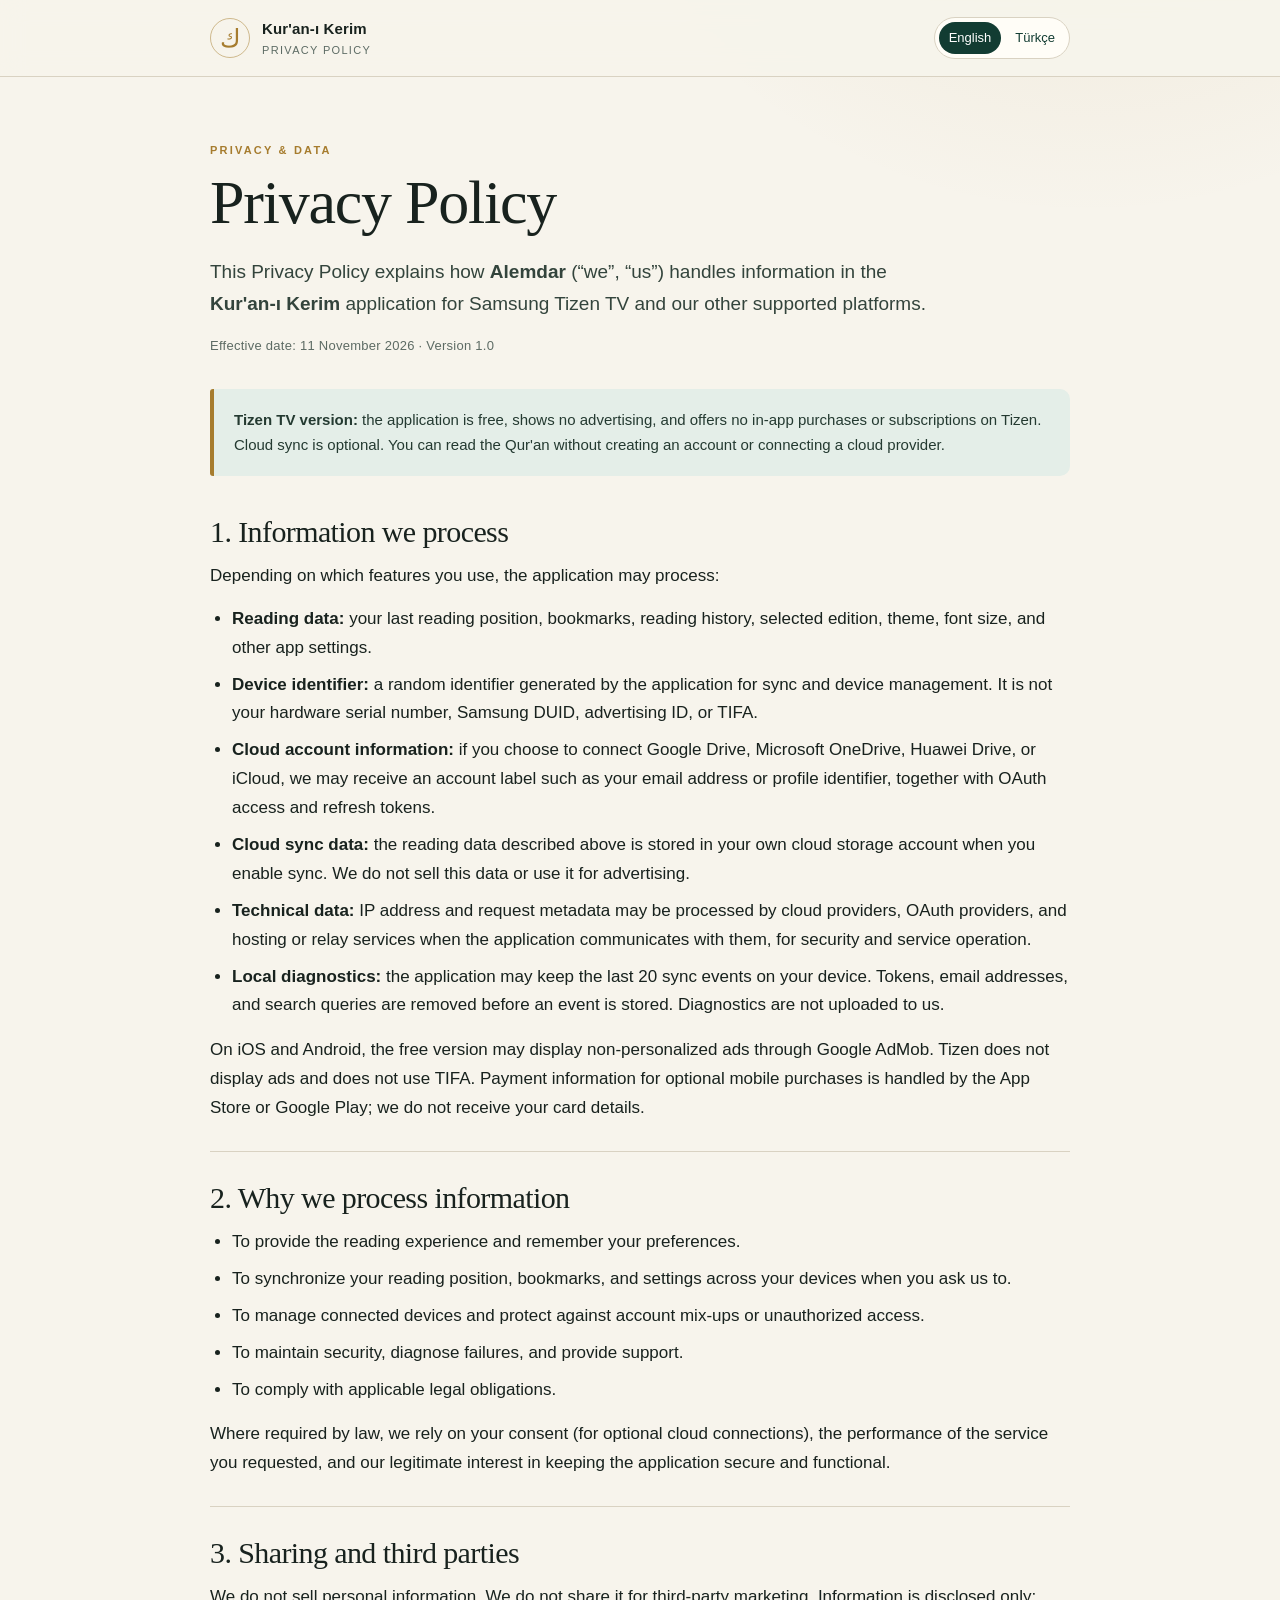
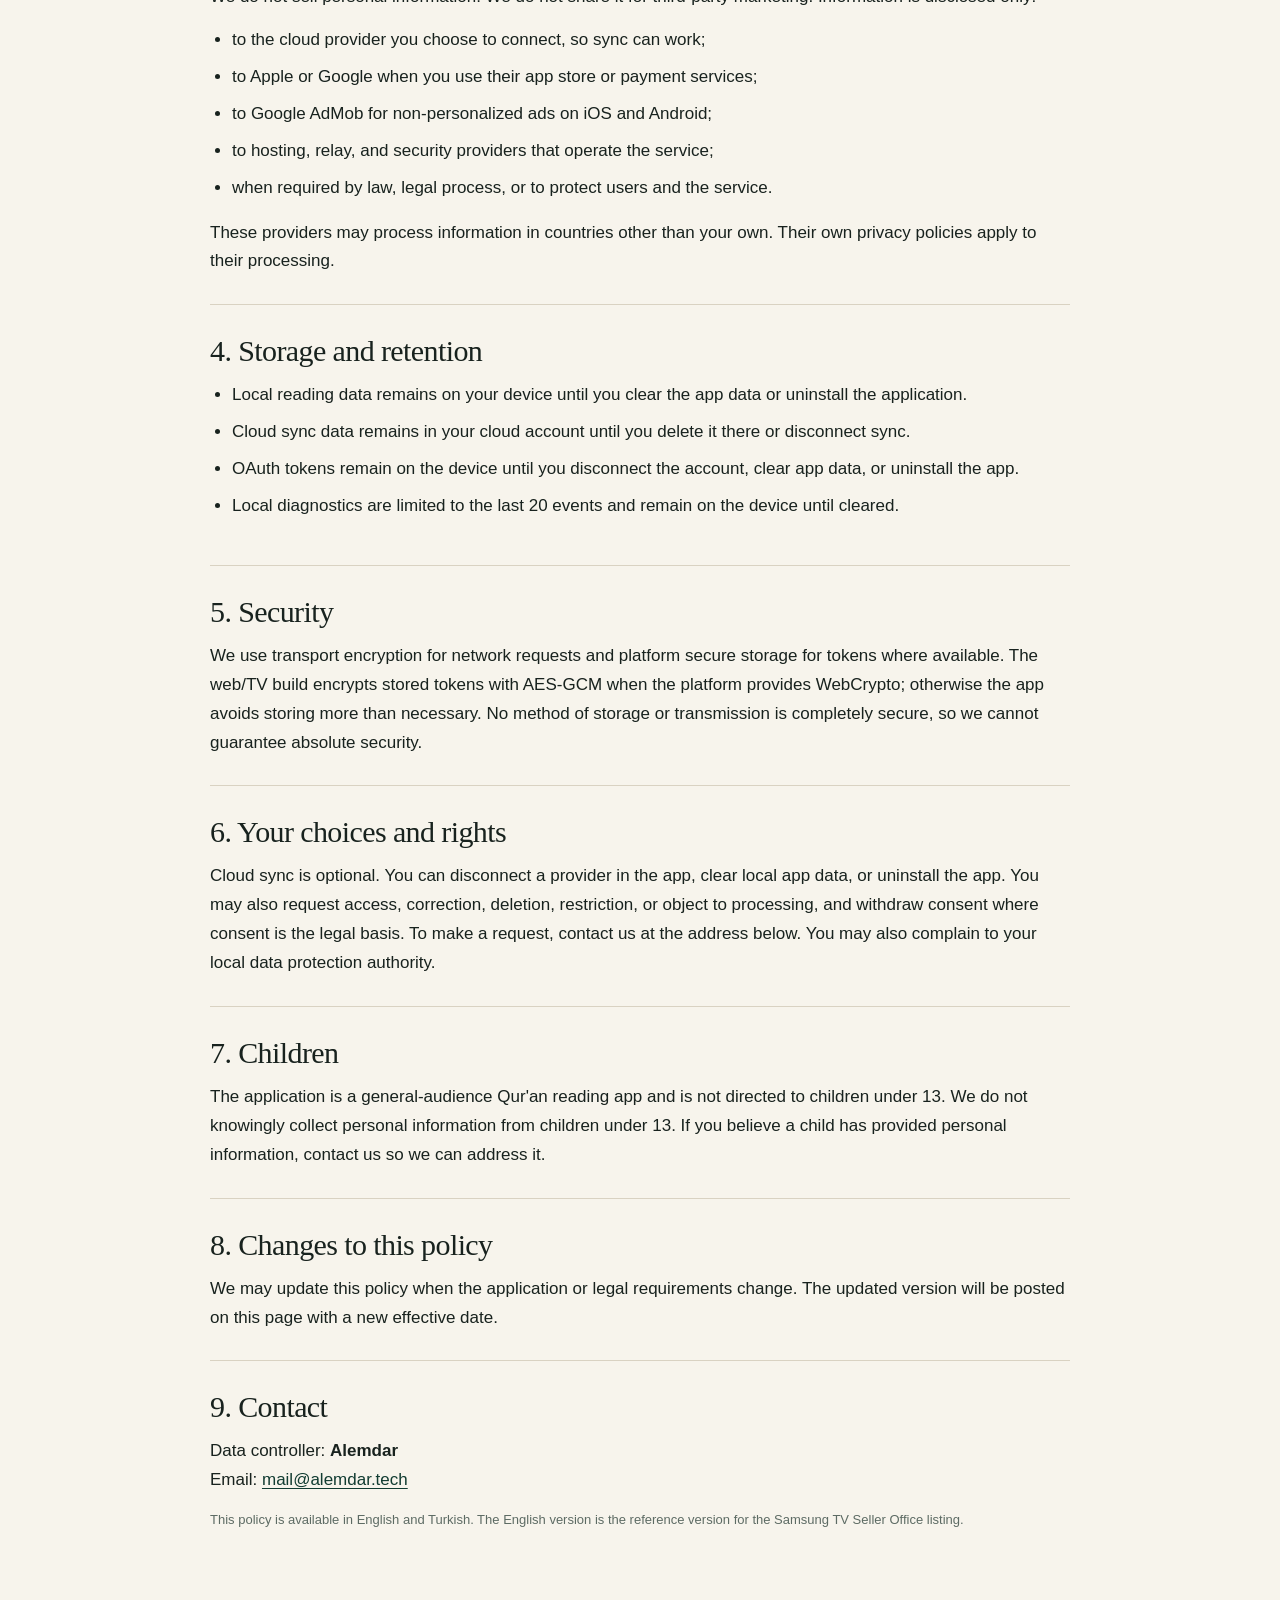
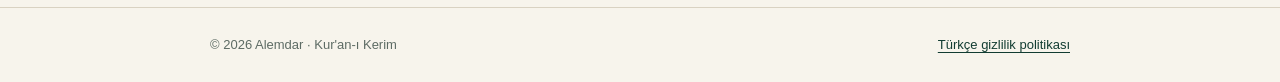
==== index.html @ af286dc0 "Add privacy policy for Kuran Reader Generated with Codebuff  Co-Authored-By: Codebuff <noreply@codeb" ====
<!DOCTYPE html>
<html lang="en">
<head>
  <meta charset="UTF-8">
  <meta name="viewport" content="width=device-width, initial-scale=1">
  <meta name="description" content="Privacy Policy for the Kur'an-ı Kerim application by Alemdar.">
  <meta name="theme-color" content="#123c32">
  <title>Privacy Policy — Kur'an-ı Kerim</title>
  <link rel="stylesheet" href="style.css">
</head>
<body>
  <header class="site-header">
    <div class="wrap header-inner">
      <a class="brand" href="./" aria-label="Kur'an-ı Kerim privacy policy home">
        <span class="brand-mark" aria-hidden="true">ك</span>
        <span>
          <strong>Kur'an-ı Kerim</strong>
          <small>Privacy Policy</small>
        </span>
      </a>
      <nav class="language-switch" aria-label="Language">
        <span aria-current="page">English</span>
        <a href="tr.html" hreflang="tr" lang="tr">Türkçe</a>
      </nav>
    </div>
  </header>

  <main class="wrap policy">
    <div class="eyebrow">PRIVACY &amp; DATA</div>
    <h1>Privacy Policy</h1>
    <p class="lead">
      This Privacy Policy explains how <strong>Alemdar</strong> (“we”, “us”)
      handles information in the <strong>Kur'an-ı Kerim</strong> application
      for Samsung Tizen TV and our other supported platforms.
    </p>
    <p class="meta">Effective date: 11 November 2026 · Version 1.0</p>

    <div class="notice">
      <strong>Tizen TV version:</strong> the application is free, shows no
      advertising, and offers no in-app purchases or subscriptions on Tizen.
      Cloud sync is optional. You can read the Qur'an without creating an
      account or connecting a cloud provider.
    </div>

    <section>
      <h2>1. Information we process</h2>
      <p>Depending on which features you use, the application may process:</p>
      <ul>
        <li>
          <strong>Reading data:</strong> your last reading position, bookmarks,
          reading history, selected edition, theme, font size, and other app
          settings.
        </li>
        <li>
          <strong>Device identifier:</strong> a random identifier generated by
          the application for sync and device management. It is not your
          hardware serial number, Samsung DUID, advertising ID, or TIFA.
        </li>
        <li>
          <strong>Cloud account information:</strong> if you choose to connect
          Google Drive, Microsoft OneDrive, Huawei Drive, or iCloud, we may
          receive an account label such as your email address or profile
          identifier, together with OAuth access and refresh tokens.
        </li>
        <li>
          <strong>Cloud sync data:</strong> the reading data described above is
          stored in your own cloud storage account when you enable sync. We do
          not sell this data or use it for advertising.
        </li>
        <li>
          <strong>Technical data:</strong> IP address and request metadata may
          be processed by cloud providers, OAuth providers, and hosting or relay
          services when the application communicates with them, for security
          and service operation.
        </li>
        <li>
          <strong>Local diagnostics:</strong> the application may keep the last
          20 sync events on your device. Tokens, email addresses, and search
          queries are removed before an event is stored. Diagnostics are not
          uploaded to us.
        </li>
      </ul>
      <p>
        On iOS and Android, the free version may display non-personalized ads
        through Google AdMob. Tizen does not display ads and does not use TIFA.
        Payment information for optional mobile purchases is handled by the
        App Store or Google Play; we do not receive your card details.
      </p>
    </section>

    <section>
      <h2>2. Why we process information</h2>
      <ul>
        <li>To provide the reading experience and remember your preferences.</li>
        <li>To synchronize your reading position, bookmarks, and settings across your devices when you ask us to.</li>
        <li>To manage connected devices and protect against account mix-ups or unauthorized access.</li>
        <li>To maintain security, diagnose failures, and provide support.</li>
        <li>To comply with applicable legal obligations.</li>
      </ul>
      <p>
        Where required by law, we rely on your consent (for optional cloud
        connections), the performance of the service you requested, and our
        legitimate interest in keeping the application secure and functional.
      </p>
    </section>

    <section>
      <h2>3. Sharing and third parties</h2>
      <p>
        We do not sell personal information. We do not share it for third-party
        marketing. Information is disclosed only:
      </p>
      <ul>
        <li>to the cloud provider you choose to connect, so sync can work;</li>
        <li>to Apple or Google when you use their app store or payment services;</li>
        <li>to Google AdMob for non-personalized ads on iOS and Android;</li>
        <li>to hosting, relay, and security providers that operate the service;</li>
        <li>when required by law, legal process, or to protect users and the service.</li>
      </ul>
      <p>
        These providers may process information in countries other than your
        own. Their own privacy policies apply to their processing.
      </p>
    </section>

    <section>
      <h2>4. Storage and retention</h2>
      <ul>
        <li>Local reading data remains on your device until you clear the app data or uninstall the application.</li>
        <li>Cloud sync data remains in your cloud account until you delete it there or disconnect sync.</li>
        <li>OAuth tokens remain on the device until you disconnect the account, clear app data, or uninstall the app.</li>
        <li>Local diagnostics are limited to the last 20 events and remain on the device until cleared.</li>
      </ul>
    </section>

    <section>
      <h2>5. Security</h2>
      <p>
        We use transport encryption for network requests and platform secure
        storage for tokens where available. The web/TV build encrypts stored
        tokens with AES-GCM when the platform provides WebCrypto; otherwise the
        app avoids storing more than necessary. No method of storage or
        transmission is completely secure, so we cannot guarantee absolute
        security.
      </p>
    </section>

    <section>
      <h2>6. Your choices and rights</h2>
      <p>
        Cloud sync is optional. You can disconnect a provider in the app, clear
        local app data, or uninstall the app. You may also request access,
        correction, deletion, restriction, or object to processing, and withdraw
        consent where consent is the legal basis. To make a request, contact us
        at the address below. You may also complain to your local data
        protection authority.
      </p>
    </section>

    <section>
      <h2>7. Children</h2>
      <p>
        The application is a general-audience Qur'an reading app and is not
        directed to children under 13. We do not knowingly collect personal
        information from children under 13. If you believe a child has provided
        personal information, contact us so we can address it.
      </p>
    </section>

    <section>
      <h2>8. Changes to this policy</h2>
      <p>
        We may update this policy when the application or legal requirements
        change. The updated version will be posted on this page with a new
        effective date.
      </p>
    </section>

    <section>
      <h2>9. Contact</h2>
      <p>
        Data controller: <strong>Alemdar</strong><br>
        Email: <a href="mailto:mail@alemdar.tech">mail@alemdar.tech</a>
      </p>
      <p class="small">
        This policy is available in English and Turkish. The English version is
        the reference version for the Samsung TV Seller Office listing.
      </p>
    </section>
  </main>

  <footer class="site-footer">
    <div class="wrap footer-inner">
      <span>© 2026 Alemdar · Kur'an-ı Kerim</span>
      <a href="tr.html" hreflang="tr" lang="tr">Türkçe gizlilik politikası</a>
    </div>
  </footer>
</body>
</html>
---- style.css ----
:root {
  --ink: #18221e;
  --muted: #5d6b64;
  --paper: #f7f4ec;
  --surface: #fffdf7;
  --line: #d9d2c2;
  --green: #123c32;
  --green-soft: #e4eee8;
  --gold: #a67c2e;
  color-scheme: light;
}

* { box-sizing: border-box; }

html { scroll-behavior: smooth; }

body {
  margin: 0;
  background:
    radial-gradient(circle at 85% -10%, rgba(166, 124, 46, 0.14), transparent 34rem),
    var(--paper);
  color: var(--ink);
  font-family: ui-sans-serif, -apple-system, BlinkMacSystemFont, "Segoe UI", sans-serif;
  font-size: 17px;
  line-height: 1.7;
  -webkit-font-smoothing: antialiased;
}

a { color: var(--green); text-underline-offset: 3px; }
a:hover { color: var(--gold); }

.wrap {
  width: min(100% - 40px, 860px);
  margin-inline: auto;
}

.site-header {
  border-bottom: 1px solid var(--line);
  background: rgba(247, 244, 236, 0.9);
  backdrop-filter: blur(12px);
  position: sticky;
  top: 0;
  z-index: 10;
}

.header-inner {
  min-height: 76px;
  display: flex;
  align-items: center;
  justify-content: space-between;
  gap: 20px;
}

.brand {
  display: inline-flex;
  align-items: center;
  gap: 12px;
  color: var(--ink);
  text-decoration: none;
}

.brand-mark {
  width: 40px;
  height: 40px;
  display: grid;
  place-items: center;
  border: 1px solid rgba(166, 124, 46, 0.5);
  border-radius: 50%;
  color: var(--gold);
  font-family: "Amiri", "Times New Roman", serif;
  font-size: 25px;
  line-height: 1;
}

.brand strong,
.brand small { display: block; }
.brand strong { font-size: 15px; letter-spacing: 0.01em; }
.brand small { color: var(--muted); font-size: 11px; letter-spacing: 0.12em; text-transform: uppercase; }

.language-switch {
  display: flex;
  align-items: center;
  gap: 4px;
  padding: 4px;
  border: 1px solid var(--line);
  border-radius: 999px;
  background: var(--surface);
  font-size: 13px;
}

.language-switch a,
.language-switch span {
  padding: 5px 10px;
  border-radius: 999px;
  text-decoration: none;
}

.language-switch [aria-current="page"] {
  background: var(--green);
  color: #fff;
}

.policy {
  padding-block: 64px 48px;
}

.eyebrow {
  color: var(--gold);
  font-size: 11px;
  font-weight: 700;
  letter-spacing: 0.2em;
  margin-bottom: 10px;
}

h1, h2 {
  font-family: Georgia, "Times New Roman", serif;
  font-weight: 500;
  letter-spacing: -0.02em;
}

h1 {
  margin: 0;
  font-size: clamp(38px, 7vw, 62px);
  line-height: 1.04;
}

h2 {
  margin: 0 0 12px;
  font-size: clamp(23px, 3.3vw, 30px);
  line-height: 1.2;
}

p { margin: 0 0 14px; }
ul { margin: 0 0 16px; padding-left: 22px; }
li { margin-bottom: 8px; }
strong { font-weight: 650; }

.lead {
  max-width: 70ch;
  margin-top: 22px;
  color: #33443c;
  font-size: 19px;
}

.meta {
  color: var(--muted);
  font-size: 13px;
  letter-spacing: 0.02em;
}

.notice {
  margin: 32px 0 10px;
  padding: 18px 20px;
  border-left: 4px solid var(--gold);
  border-radius: 3px 10px 10px 3px;
  background: var(--green-soft);
  color: #243a31;
  font-size: 15px;
}

section {
  padding-block: 28px;
  border-bottom: 1px solid var(--line);
}

section:last-of-type { border-bottom: 0; }
section p:last-child { margin-bottom: 0; }

.small {
  color: var(--muted);
  font-size: 13px;
}

.site-footer {
  border-top: 1px solid var(--line);
  color: var(--muted);
  font-size: 13px;
}

.footer-inner {
  min-height: 74px;
  display: flex;
  align-items: center;
  justify-content: space-between;
  gap: 16px;
  flex-wrap: wrap;
}

@media (max-width: 560px) {
  .wrap { width: min(100% - 28px, 860px); }
  .policy { padding-top: 42px; }
  .header-inner { min-height: 68px; }
  .brand small { display: none; }
  .language-switch { font-size: 12px; }
  .language-switch a, .language-switch span { padding: 4px 8px; }
  .lead { font-size: 17px; }
}

@media print {
  .site-header, .site-footer, .language-switch { display: none; }
  body { background: #fff; font-size: 11pt; }
  .policy { padding: 0; }
  section { break-inside: avoid; }
  a { color: inherit; }
}
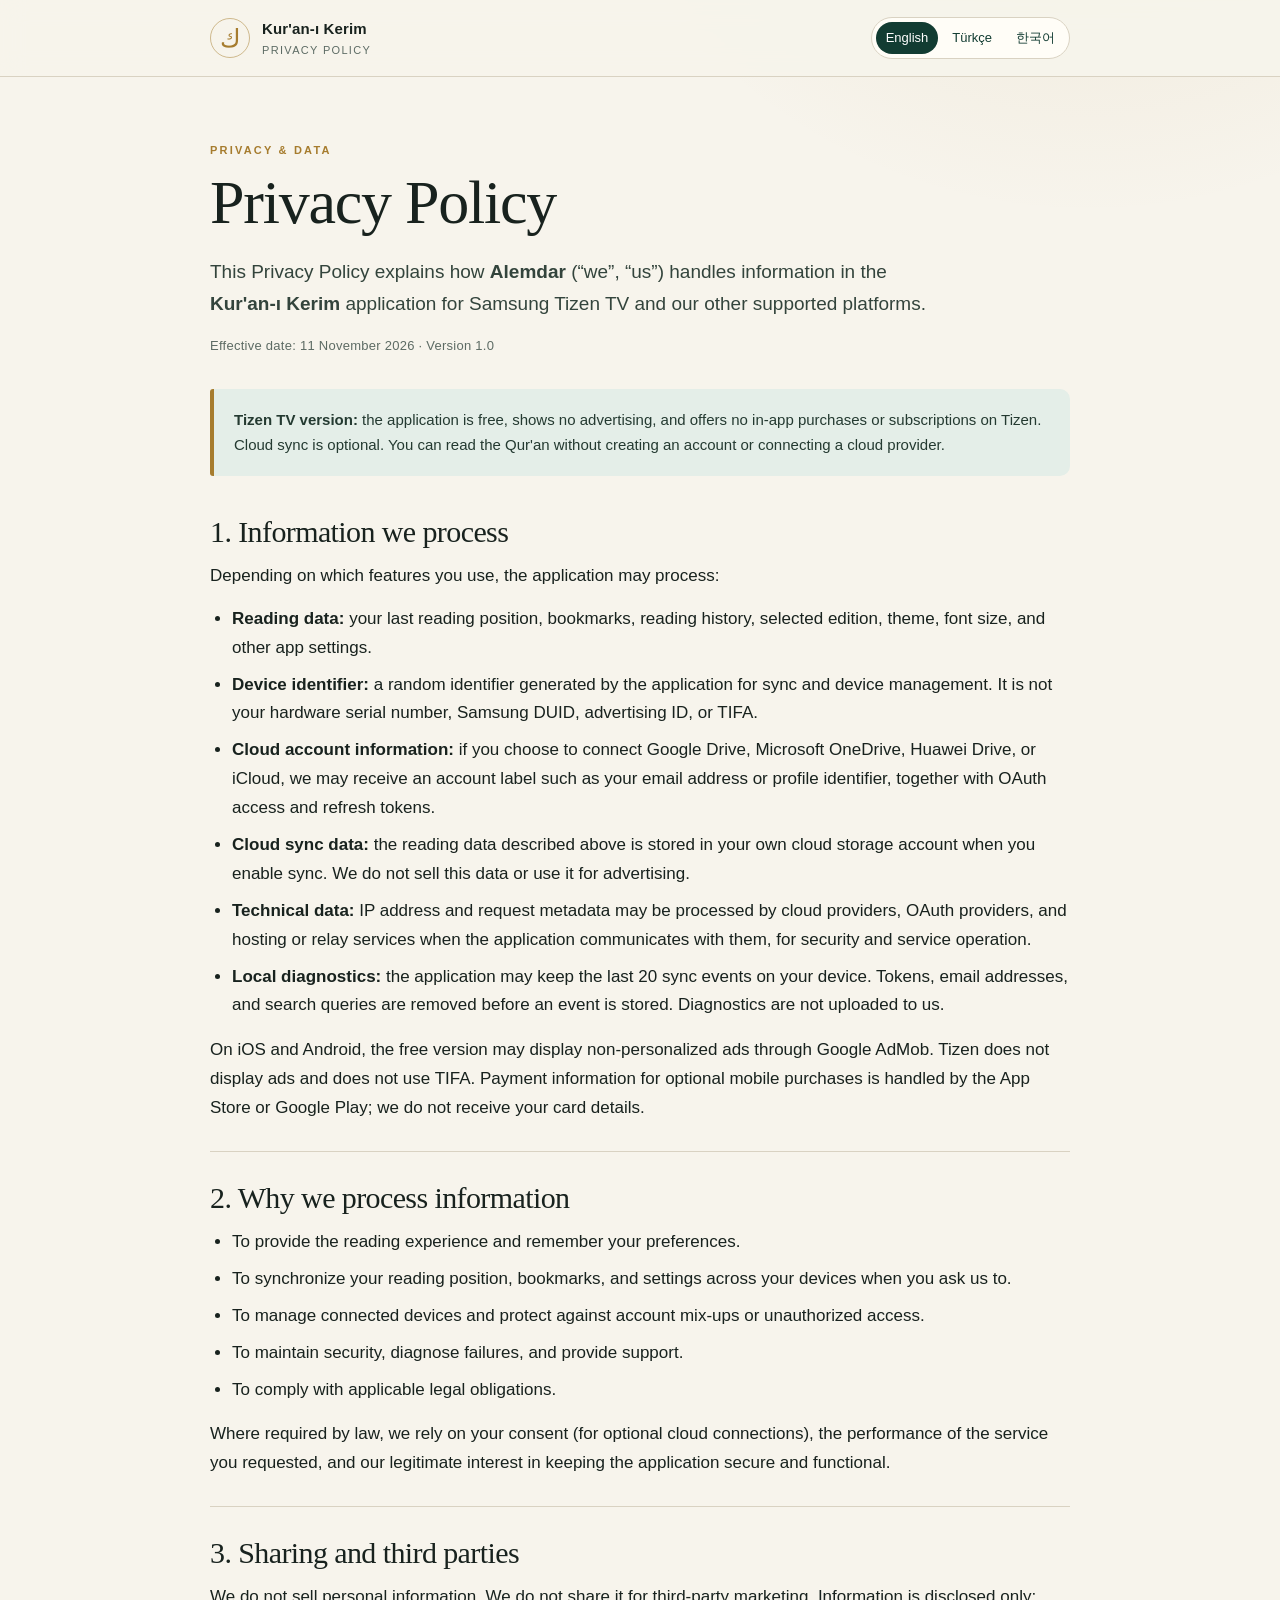
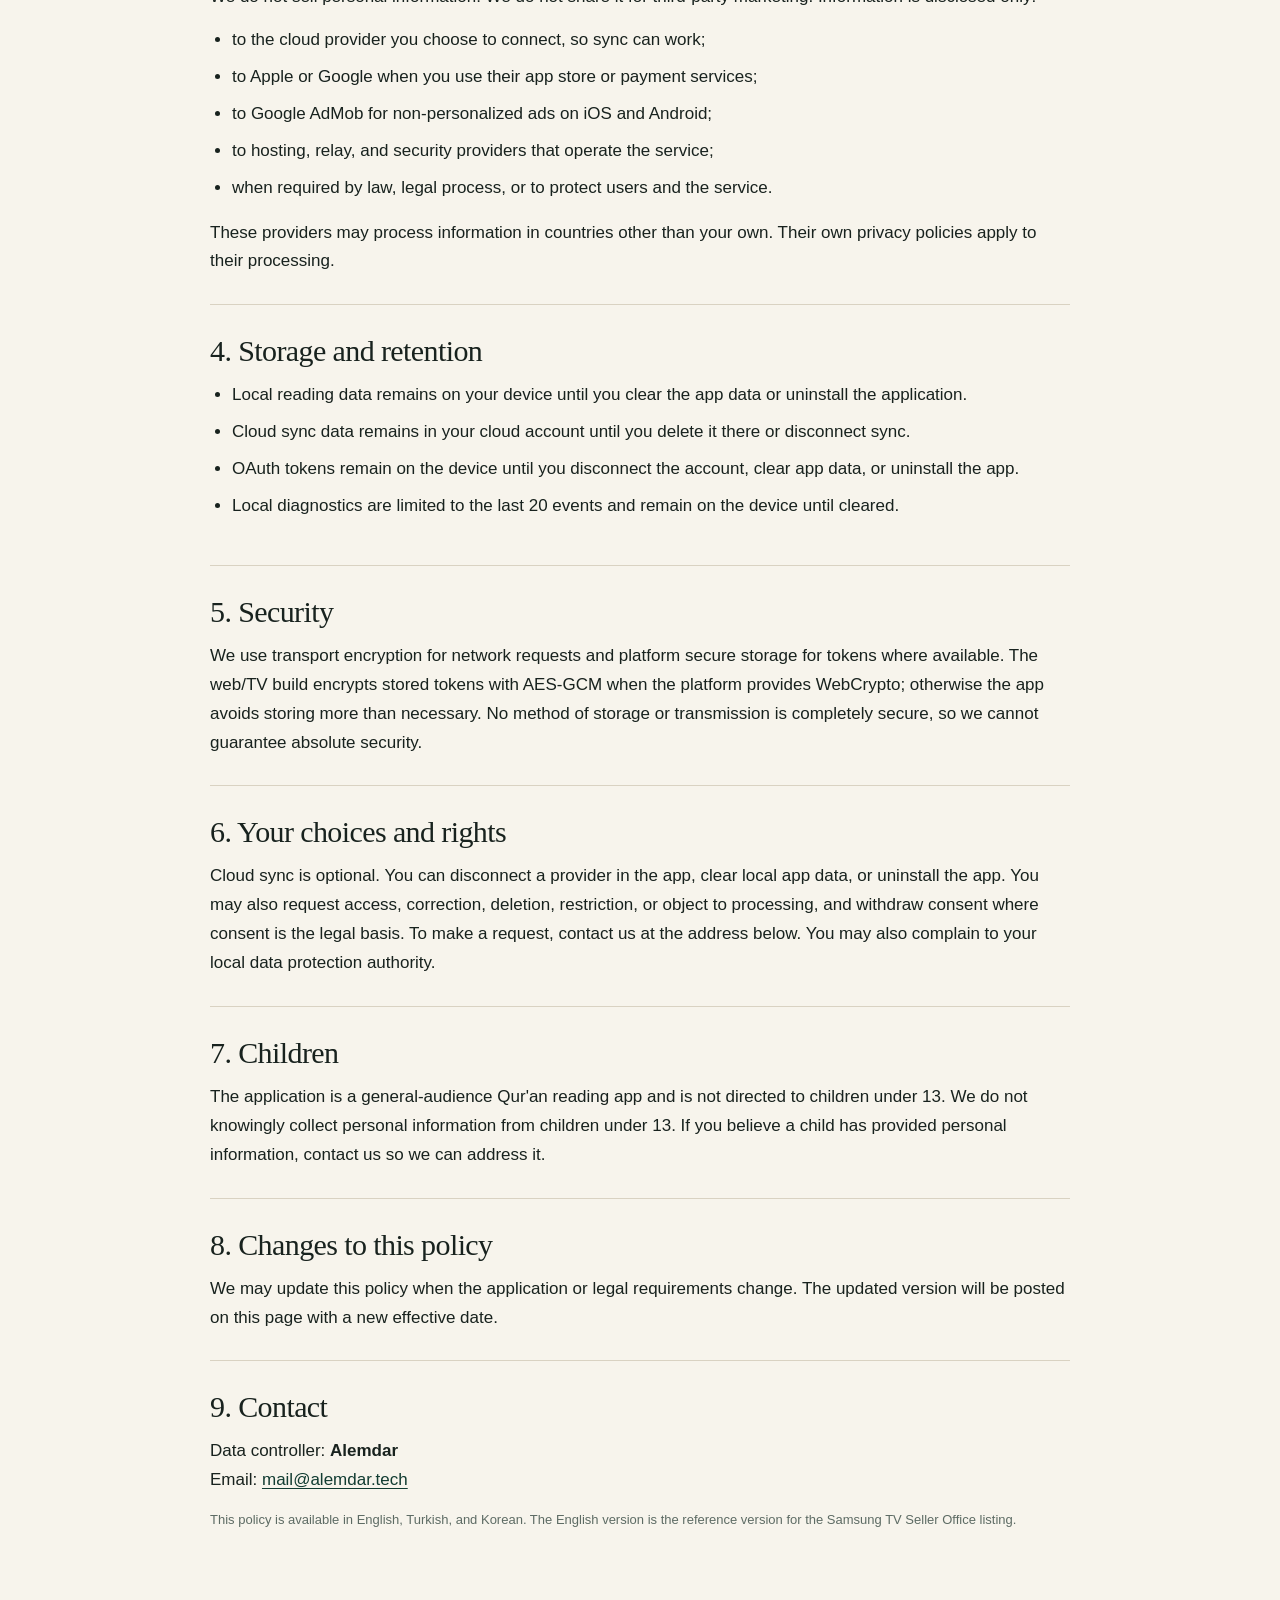
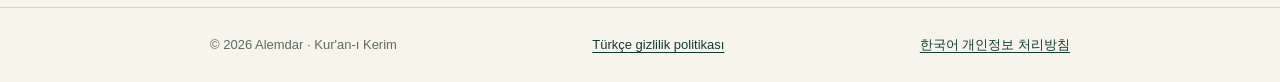
==== commit b280e63d: "Add Korean privacy policy and language links Generated with Codebuff  Co-Authored-By: Codebuff <nore" ====
--- a/index.html
+++ b/index.html
@@ -21,6 +21,7 @@
       <nav class="language-switch" aria-label="Language">
         <span aria-current="page">English</span>
         <a href="tr.html" hreflang="tr" lang="tr">Türkçe</a>
+        <a href="ko.html" hreflang="ko" lang="ko">한국어</a>
       </nav>
     </div>
   </header>
@@ -183,8 +184,8 @@
         Email: <a href="mailto:mail@alemdar.tech">mail@alemdar.tech</a>
       </p>
       <p class="small">
-        This policy is available in English and Turkish. The English version is
-        the reference version for the Samsung TV Seller Office listing.
+        This policy is available in English, Turkish, and Korean. The English
+        version is the reference version for the Samsung TV Seller Office listing.
       </p>
     </section>
   </main>
@@ -193,6 +194,7 @@
     <div class="wrap footer-inner">
       <span>© 2026 Alemdar · Kur'an-ı Kerim</span>
       <a href="tr.html" hreflang="tr" lang="tr">Türkçe gizlilik politikası</a>
+      <a href="ko.html" hreflang="ko" lang="ko">한국어 개인정보 처리방침</a>
     </div>
   </footer>
 </body>
--- a/style.css
+++ b/style.css
@@ -13,6 +13,8 @@
 * { box-sizing: border-box; }
 
 html { scroll-behavior: smooth; }
+
+:lang(ko) { word-break: keep-all; }
 
 body {
   margin: 0;
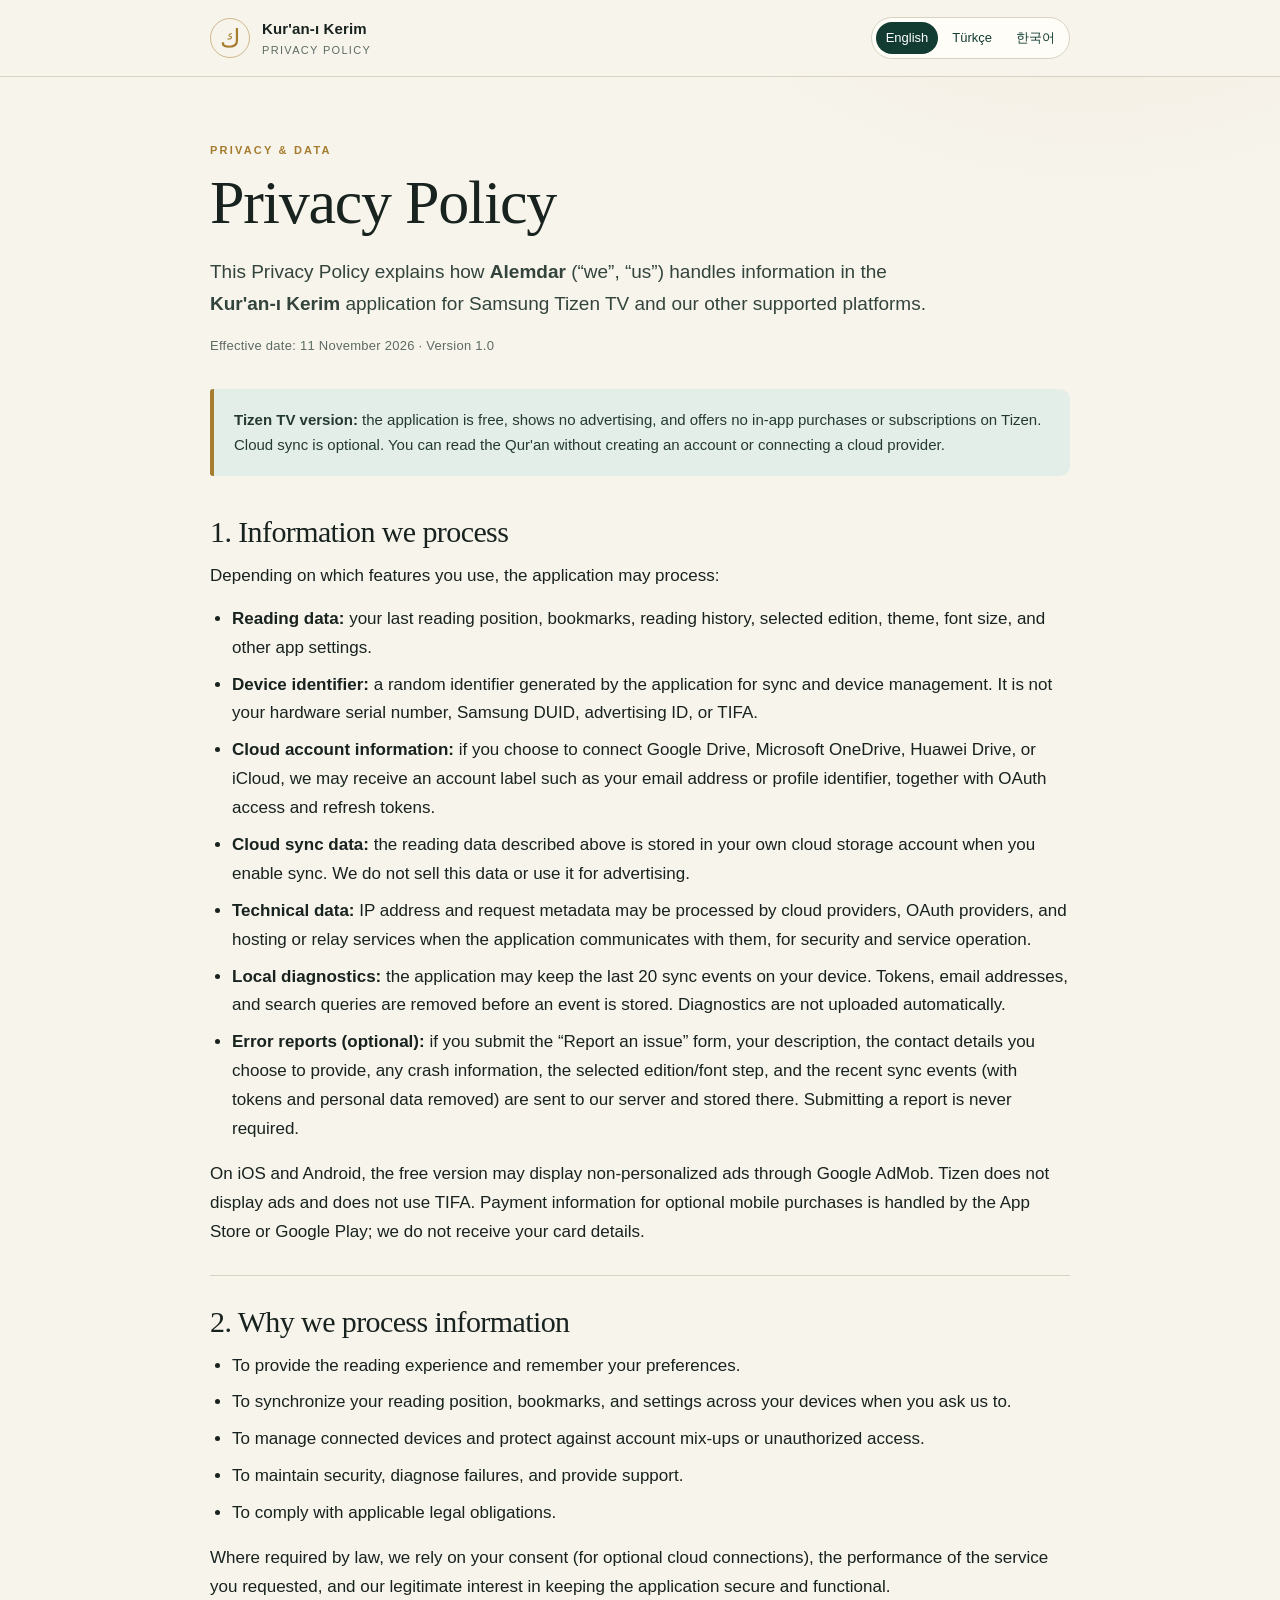
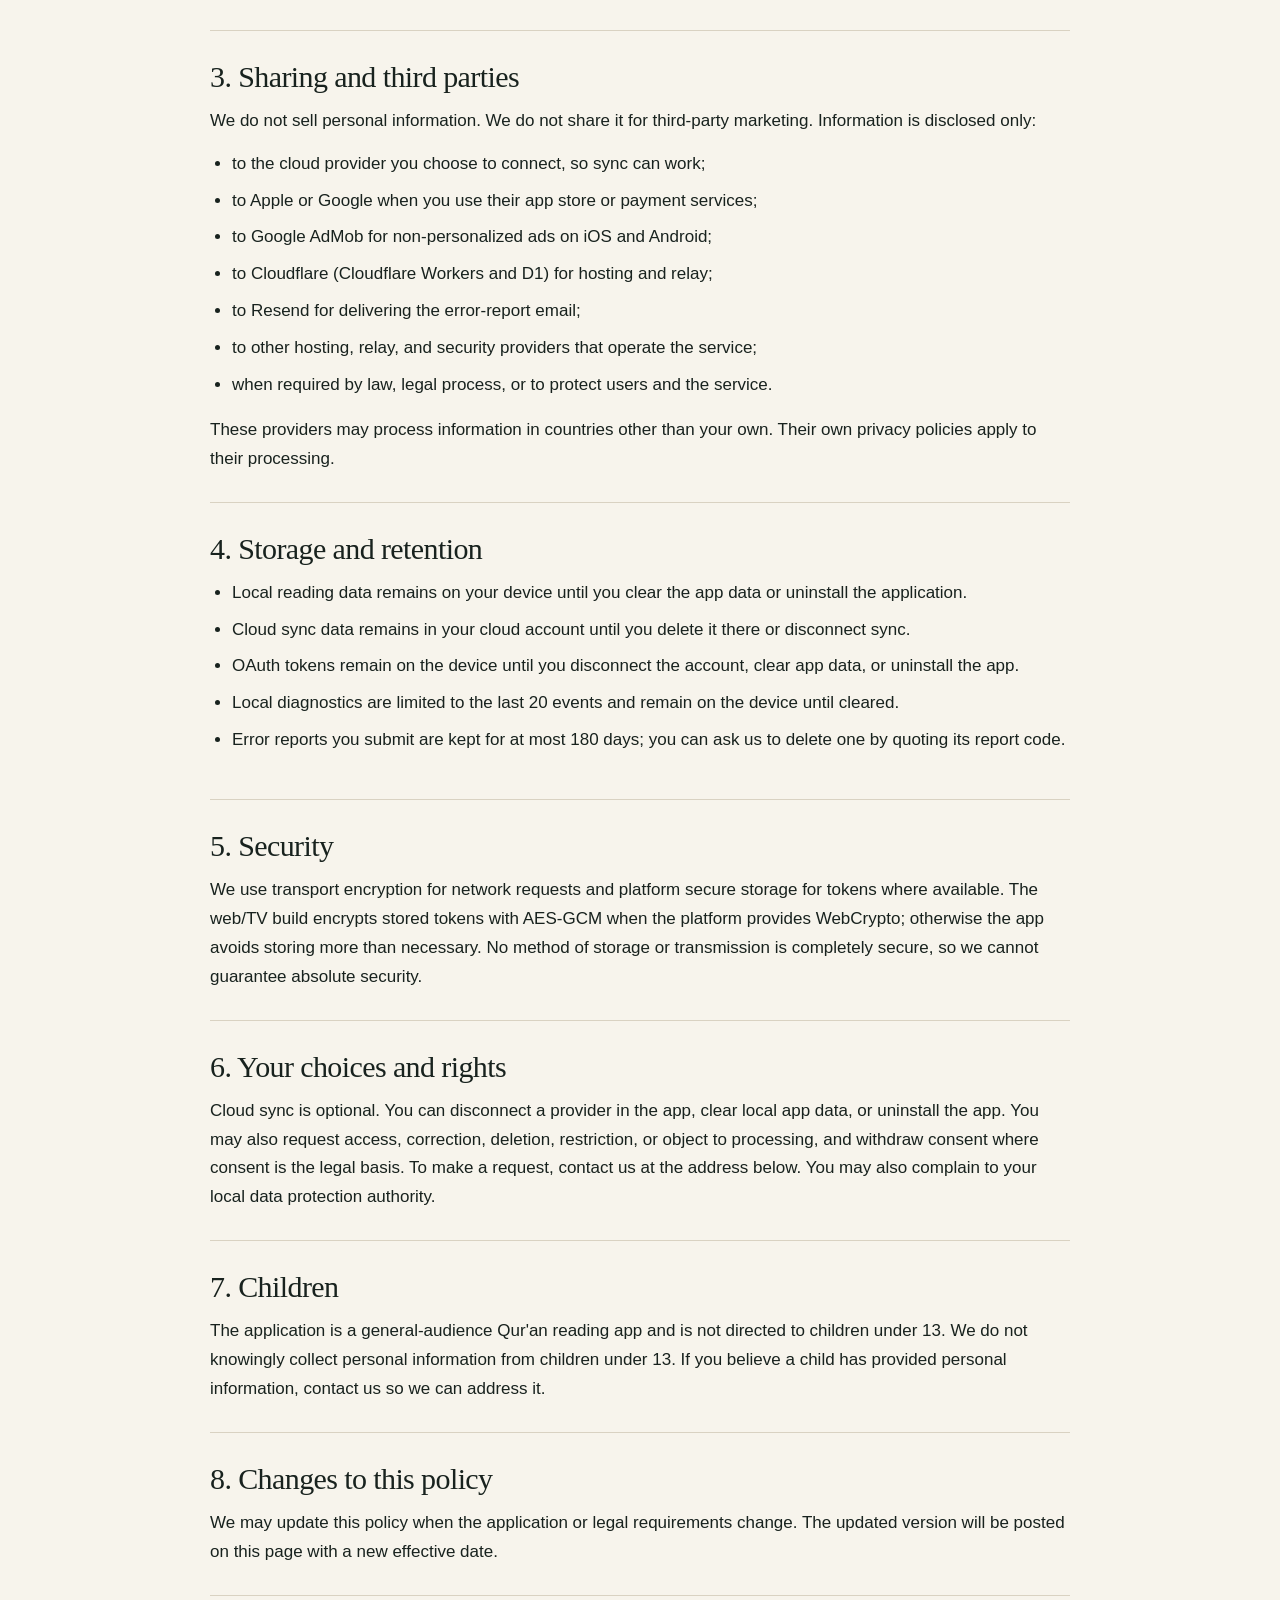
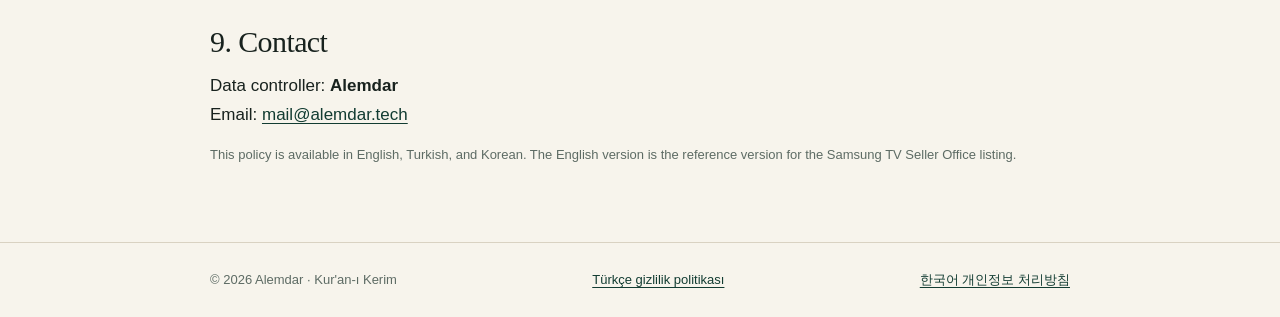
==== commit 28c3321e: "Gizlilik politikası: hata bildirimi, Cloudflare ve Resend Hata bildirimi formu son eşitleme olayları" ====
--- a/index.html
+++ b/index.html
@@ -78,7 +78,15 @@
           <strong>Local diagnostics:</strong> the application may keep the last
           20 sync events on your device. Tokens, email addresses, and search
           queries are removed before an event is stored. Diagnostics are not
-          uploaded to us.
+          uploaded automatically.
+        </li>
+        <li>
+          <strong>Error reports (optional):</strong> if you submit the “Report
+          an issue” form, your description, the contact details you choose to
+          provide, any crash information, the selected edition/font step, and
+          the recent sync events (with tokens and personal data removed) are
+          sent to our server and stored there. Submitting a report is never
+          required.
         </li>
       </ul>
       <p>
@@ -115,7 +123,9 @@
         <li>to the cloud provider you choose to connect, so sync can work;</li>
         <li>to Apple or Google when you use their app store or payment services;</li>
         <li>to Google AdMob for non-personalized ads on iOS and Android;</li>
-        <li>to hosting, relay, and security providers that operate the service;</li>
+        <li>to Cloudflare (Cloudflare Workers and D1) for hosting and relay;</li>
+        <li>to Resend for delivering the error-report email;</li>
+        <li>to other hosting, relay, and security providers that operate the service;</li>
         <li>when required by law, legal process, or to protect users and the service.</li>
       </ul>
       <p>
@@ -131,6 +141,7 @@
         <li>Cloud sync data remains in your cloud account until you delete it there or disconnect sync.</li>
         <li>OAuth tokens remain on the device until you disconnect the account, clear app data, or uninstall the app.</li>
         <li>Local diagnostics are limited to the last 20 events and remain on the device until cleared.</li>
+        <li>Error reports you submit are kept for at most 180 days; you can ask us to delete one by quoting its report code.</li>
       </ul>
     </section>
 
